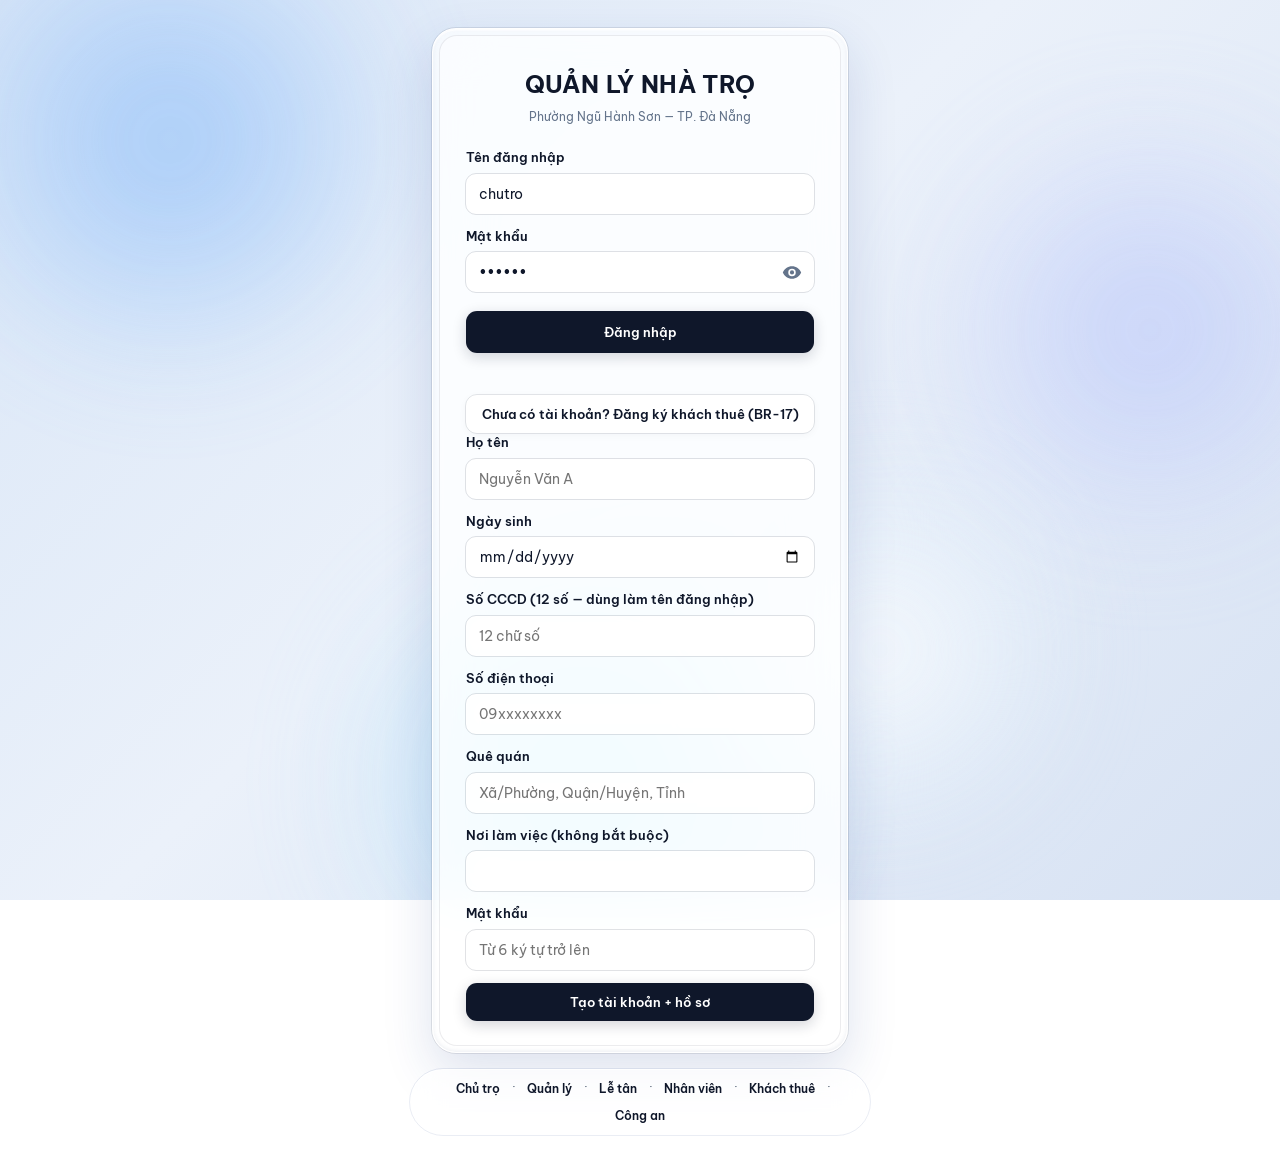
==== QuanLyTro/Assets/wwwroot/auth/index.html @ 322a931b "feat(ui): ap bo template glassmorphism vao wwwroot 6 shell + auth - auth/: login vien doi Navy/Gold " ====
<!DOCTYPE html>
<html lang="vi">
<head>
  <meta charset="UTF-8" />
  <meta name="viewport" content="width=device-width, initial-scale=1.0" />
  <title>Đăng nhập — Quản lý nhà trọ</title>
  <link rel="preconnect" href="https://fonts.googleapis.com" />
  <link rel="preconnect" href="https://fonts.gstatic.com" crossorigin />
  <link href="https://fonts.googleapis.com/css2?family=Be+Vietnam+Pro:wght@400;500;600;700&family=JetBrains+Mono:wght@500;600;700&display=swap" rel="stylesheet" />
  <link rel="stylesheet" href="../shared/css/tokens.css?v=2" />
  <link rel="stylesheet" href="../shared/css/base.css?v=2" />
  <link rel="stylesheet" href="auth.css?v=2" />
</head>
<body>
  <div class="glass-orbs" aria-hidden="true"><span class="orb orb-1"></span><span class="orb orb-2"></span><span class="orb orb-3"></span><span class="orb orb-4"></span></div>
  <div class="drawer-backdrop" id="drawerBackdrop"></div>
  <section id="s01" class="screen-view active">
<div class="login-page">
          <div class="login-card-outer">
            <div class="login-card-inner">
              <h1 class="login-title">QUẢN LÝ NHÀ TRỌ</h1>
              <p class="login-subtitle">Phường Ngũ Hành Sơn — TP. Đà Nẵng</p>

              <form id="loginForm" novalidate>
                <div class="field">
                  <label for="loginUsername">Tên đăng nhập</label>
                  <input id="loginUsername" class="input" type="text" autocomplete="username" placeholder="Nhập tên đăng nhập hoặc CCCD" value="chutro" required />
                </div>

                <div class="field">
                  <label for="loginPassword">Mật khẩu</label>
                  <div class="input-wrap">
                    <input id="loginPassword" class="input" type="password" autocomplete="current-password" placeholder="Nhập mật khẩu" value="chutro" required />
                    <button type="button" class="input-eye" id="togglePwdBtn" aria-label="Hiện hoặc ẩn mật khẩu">
                      <svg id="togglePwdIcon" class="ms-icon" viewBox="0 0 24 24" width="20" height="20" fill="currentColor" aria-hidden="true"><path d="M12 5C7 5 2.7 8.1 1 12.5 2.7 16.9 7 20 12 20s9.3-3.1 11-7.5C21.3 8.1 17 5 12 5zm0 12a4.5 4.5 0 1 1 0-9 4.5 4.5 0 0 1 0 9zm0-7a2.5 2.5 0 1 0 0 5 2.5 2.5 0 0 0 0-5z"/></svg>
                    </button>
                  </div>
                </div>

                <button type="submit" class="btn btn-primary" style="width:100%; height:42px; margin-top:6px;">
                  Đăng nhập
                </button>
                <div id="loginError" class="login-error" role="alert" aria-live="polite"></div>
              <button type="button" class="btn btn-secondary" id="btnSwitchRegister" style="width:100%; margin-top:10px;">Chưa có tài khoản? Đăng ký khách thuê (BR-17)</button>
              <form id="formRegister" style="display:none; margin-top:12px;" novalidate>
                <div class="field"><label for="regHoTen">Họ tên</label><input id="regHoTen" class="input" placeholder="Nguyễn Văn A" required /></div>
                <div class="field"><label for="regNgaySinh">Ngày sinh</label><input id="regNgaySinh" class="input" type="date" required /></div>
                <div class="field"><label for="regCccd">Số CCCD (12 số — dùng làm tên đăng nhập)</label><input id="regCccd" class="input mono" maxlength="12" placeholder="12 chữ số" required /></div>
                <div class="field"><label for="regSdt">Số điện thoại</label><input id="regSdt" class="input mono" placeholder="09xxxxxxxx" required /></div>
                <div class="field"><label for="regQueQuan">Quê quán</label><input id="regQueQuan" class="input" placeholder="Xã/Phường, Quận/Huyện, Tỉnh" required /></div>
                <div class="field"><label for="regNoiLamViec">Nơi làm việc (không bắt buộc)</label><input id="regNoiLamViec" class="input" /></div>
                <div class="field"><label for="regMatKhau">Mật khẩu</label><input id="regMatKhau" class="input" type="password" placeholder="Từ 6 ký tự trở lên" required /></div>
                <button type="submit" class="btn btn-primary" style="width:100%;">Tạo tài khoản + hồ sơ</button>
              </form>

              </form>
            </div>
          </div>

          <div class="login-roles-hint" aria-label="Các vai trò demo">
            <button type="button" class="demo-role-link" data-demo-user="chutro">Chủ trọ</button> ·
            <button type="button" class="demo-role-link" data-demo-user="quanly_a">Quản lý</button> ·
            <button type="button" class="demo-role-link" data-demo-user="letan">Lễ tân</button> ·
            <button type="button" class="demo-role-link" data-demo-user="nhanvien">Nhân viên</button> ·
            <button type="button" class="demo-role-link" data-demo-user="048203001122">Khách thuê</button> ·
            <button type="button" class="demo-role-link" data-demo-user="congan">Công an</button>
          </div>
        </div>
  </section>
  <div class="modal-backdrop" id="appModal" role="dialog" aria-modal="true" aria-labelledby="modalTitle">
    <div class="modal-box">
      <div class="card-header" style="margin-bottom:12px;"><h2 class="card-title" id="modalTitle">Thông báo</h2><button type="button" class="icon-btn" id="closeModalBtn" aria-label="Đóng">✕</button></div>
      <div id="modalBody"></div>
    </div>
  </div>
  <div class="toast-stack" id="toastStack" aria-live="polite"></div>
  <script src="../shared/js/bridge.js?v=2"></script>
  <script src="../shared/js/ui.js?v=2"></script>
  <script src="../shared/js/chrome.js?v=2"></script>
  <script src="auth.js?v=2"></script>
</body>
</html>
---- QuanLyTro/Assets/wwwroot/shared/css/tokens.css ----
:root {
      --ink: #0F172A;
      --ink-hover: #1E293B;
      --accent: #2563EB;
      --accent-soft: rgba(37, 99, 235, 0.10);
      --accent-border: rgba(37, 99, 235, 0.24);

      --navy: #0F172A;
      --navy-hover: #1E293B;
      --navy-soft: rgba(15, 23, 42, 0.06);
      --navy-border: rgba(15, 23, 42, 0.14);

      --gold: #2563EB;
      --gold-bg: rgba(37, 99, 235, 0.09);
      --gold-border: rgba(37, 99, 235, 0.22);
      --gold-text: #1D4ED8;

      --glass-bg: linear-gradient(135deg, rgba(255, 255, 255, 0.56) 0%, rgba(255, 255, 255, 0.28) 100%);
      --glass-bg-strong: linear-gradient(135deg, rgba(255, 255, 255, 0.68) 0%, rgba(255, 255, 255, 0.38) 100%);
      --glass-bg-pure: rgba(255, 255, 255, 0.78);
      --glass-border: rgba(255, 255, 255, 0.85);
      --glass-border-dim: rgba(255, 255, 255, 0.38);
      --glass-outline: rgba(30, 58, 138, 0.09);
      --glass-blur: blur(22px) saturate(190%);
      --glass-shadow: 0 10px 36px rgba(30, 58, 138, 0.10), 0 1px 2px rgba(15, 23, 42, 0.04), inset 0 1.5px 1px rgba(255, 255, 255, 0.95), inset 0 -1px 3px rgba(148, 163, 184, 0.16);
      --glass-shadow-lg: 0 20px 50px rgba(30, 58, 138, 0.15), inset 0 1.5px 1.5px rgba(255, 255, 255, 0.98), inset 0 -1px 4px rgba(148, 163, 184, 0.18);

      --text: #0F172A;
      --text-secondary: #475569;
      --text-muted: #64748B;
      --border: rgba(15, 23, 42, 0.08);
      --border-strong: rgba(15, 23, 42, 0.16);

      --green-bg: rgba(16, 185, 129, 0.11);
      --green-border: rgba(16, 185, 129, 0.26);
      --green-text: #047857;
      --green-dot: #10B981;

      --amber-bg: rgba(245, 158, 11, 0.11);
      --amber-border: rgba(245, 158, 11, 0.28);
      --amber-text: #B45309;
      --amber-dot: #F59E0B;

      --red-bg: rgba(239, 68, 68, 0.10);
      --red-border: rgba(239, 68, 68, 0.26);
      --red-text: #B91C1C;
      --red-dot: #EF4444;

      --row-hover: rgba(255, 255, 255, 0.78);

      --radius-sm: 10px;
      --radius-md: 18px;
      --radius-lg: 24px;

      --sidebar-w: 248px;
      --userbar-h: 60px;
      --switcher-h: 0px;
      --mobile-nav-h: 64px;
      --font-sans: "Be Vietnam Pro", -apple-system, BlinkMacSystemFont, "Segoe UI", sans-serif;
      --font-mono: "JetBrains Mono", ui-monospace, SFMono-Regular, monospace;
    }
---- QuanLyTro/Assets/wwwroot/shared/css/base.css ----
/* =========================================================================
       PURE WHITE GLASSMORPHISM ("TRẮNG KÍNH") — DESKTOP & MOBILE RESPONSIVE
       Apple-inspired Frosted White Glass · Airy Pearl Canvas · Minimalist Ink
       ========================================================================= */
    

    *, *::before, *::after { box-sizing: border-box; }

    html, body {
      margin: 0;
      padding: 0;
      font-family: var(--font-sans);
      font-size: 14px;
      line-height: 1.5;
      color: var(--text);
      /* Cool crystalline glass backdrop so frosted white glass refracts clearly */
      background: linear-gradient(135deg, #D9E6F7 0%, #EBF1FA 46%, #D7E2F3 100%);
      background-attachment: fixed;
      overflow-x: hidden;
      -webkit-font-smoothing: antialiased;
    }

    .tabular, .mono { font-variant-numeric: tabular-nums; }
    .mono { font-family: var(--font-mono); }
    .ms-icon { display: inline-block; vertical-align: middle; flex-shrink: 0; }

    button:focus-visible, input:focus-visible, select:focus-visible, textarea:focus-visible, a:focus-visible, [tabindex]:focus-visible {
      outline: 2px solid var(--accent);
      outline-offset: 2px;
    }

    /* TOP FROSTED WHITE PREVIEW SWITCHER */
    .preview-switcher {
      position: sticky;
      top: 0;
      z-index: 950;
      height: var(--switcher-h);
      background: rgba(255, 255, 255, 0.48);
      backdrop-filter: var(--glass-blur);
      -webkit-backdrop-filter: var(--glass-blur);
      color: var(--text);
      display: flex;
      align-items: center;
      justify-content: space-between;
      padding: 0 14px;
      gap: 10px;
      border-bottom: 1px solid var(--glass-border);
      box-shadow: 0 2px 16px rgba(15, 23, 42, 0.05);
      font-size: 12px;
    }

    .preview-switcher-left {
      display: flex;
      align-items: center;
      gap: 5px;
      overflow-x: auto;
      scrollbar-width: none;
      flex: 1;
      padding: 4px 0;
    }
    .preview-switcher-left::-webkit-scrollbar { display: none; }

    .screen-pill {
      background: rgba(255, 255, 255, 0.65);
      color: var(--text-secondary);
      border: 1px solid rgba(15, 23, 42, 0.09);
      border-radius: 999px;
      padding: 5px 11px;
      font-family: inherit;
      font-size: 12px;
      font-weight: 600;
      cursor: pointer;
      white-space: nowrap;
      transition: all 0.16s ease;
    }
    .screen-pill:hover { background: #FFFFFF; color: var(--ink); border-color: rgba(15, 23, 42, 0.18); }
    .screen-pill.active {
      background: var(--ink);
      color: #FFFFFF;
      border-color: var(--ink);
      box-shadow: 0 4px 12px rgba(15, 23, 42, 0.18);
    }

    .viewport-toggle {
      display: inline-flex;
      background: rgba(15, 23, 42, 0.06);
      border: 1px solid rgba(255, 255, 255, 0.9);
      border-radius: 999px;
      padding: 2px;
      gap: 2px;
      flex-shrink: 0;
    }
    .vp-btn {
      background: transparent;
      border: none;
      color: var(--text-secondary);
      padding: 4px 10px;
      border-radius: 999px;
      font-family: inherit;
      font-size: 11px;
      font-weight: 600;
      cursor: pointer;
      display: inline-flex;
      align-items: center;
      gap: 4px;
      white-space: nowrap;
    }
    .vp-btn.active { background: #FFFFFF; color: var(--ink); box-shadow: 0 2px 6px rgba(15, 23, 42, 0.08); }

    /* STAGE WRAPPER */
    /* Floating ambient frosted light orbs behind all glass cards */
    .glass-orbs {
      position: fixed;
      inset: 0;
      z-index: 0;
      pointer-events: none;
      overflow: hidden;
    }
    .glass-orbs .orb {
      position: absolute;
      border-radius: 50%;
      filter: blur(55px);
      opacity: 0.85;
    }
    .glass-orbs .orb-1 {
      width: 460px; height: 460px;
      top: -90px; left: -60px;
      background: radial-gradient(circle, rgba(96, 165, 250, 0.55) 0%, rgba(147, 197, 253, 0.18) 65%, transparent 100%);
    }
    .glass-orbs .orb-2 {
      width: 420px; height: 420px;
      top: 120px; right: -80px;
      background: radial-gradient(circle, rgba(165, 180, 252, 0.55) 0%, rgba(199, 210, 254, 0.20) 65%, transparent 100%);
    }
    .glass-orbs .orb-3 {
      width: 480px; height: 480px;
      bottom: -120px; left: 26%;
      background: radial-gradient(circle, rgba(125, 211, 252, 0.50) 0%, rgba(186, 230, 253, 0.15) 65%, transparent 100%);
    }
    .glass-orbs .orb-4 {
      width: 340px; height: 340px;
      bottom: 80px; right: 18%;
      background: radial-gradient(circle, rgba(255, 255, 255, 0.92) 0%, rgba(224, 242, 254, 0.35) 65%, transparent 100%);
    }
    .stage-wrapper { position: relative; z-index: 1; min-height: calc(100vh - var(--switcher-h)); transition: padding 0.2s; }
    body.sim-mobile .stage-wrapper {
      padding: 18px 12px 28px;
      display: flex;
      justify-content: center;
      align-items: flex-start;
    }
    .stage-frame { width: 100%; min-height: calc(100vh - var(--switcher-h)); position: relative; }
    body.sim-mobile .stage-frame {
      width: 390px;
      max-width: 100%;
      min-height: 780px;
      max-height: 820px;
      overflow-y: auto;
      overflow-x: hidden;
      border-radius: 32px;
      border: 6px solid rgba(255, 255, 255, 0.92);
      outline: 1px solid rgba(15, 23, 42, 0.14);
      box-shadow: 0 24px 60px rgba(15, 23, 42, 0.16);
      background-color: #EFF3F9;
      background-image:
        radial-gradient(at 15% 10%, rgba(255, 255, 255, 0.95) 0px, transparent 55%),
        radial-gradient(at 88% 18%, rgba(212, 227, 252, 0.75) 0px, transparent 50%),
        radial-gradient(at 50% 90%, rgba(219, 234, 254, 0.65) 0px, transparent 55%);
    }

    .screen-view { display: none; min-height: calc(100vh - var(--switcher-h)); }
    .screen-view.active { display: block; }
    body.sim-mobile .screen-view { min-height: 100%; }

    /* FROSTED WHITE GLASS SIDEBAR & SHELL */
    .app-shell { display: flex; min-height: calc(100vh - var(--switcher-h)); position: relative; }
    body.sim-mobile .app-shell { min-height: 768px; }

    .sidebar {
      width: var(--sidebar-w);
      min-width: var(--sidebar-w);
      background: linear-gradient(160deg, rgba(255, 255, 255, 0.56) 0%, rgba(255, 255, 255, 0.28) 100%);
      backdrop-filter: var(--glass-blur);
      -webkit-backdrop-filter: var(--glass-blur);
      color: var(--text);
      display: flex;
      flex-direction: column;
      border-right: 1px solid var(--glass-border);
      box-shadow: 4px 0 24px rgba(15, 23, 42, 0.04);
      z-index: 40;
      transition: transform 0.22s ease;
    }

    .sidebar-brand {
      height: var(--userbar-h);
      padding: 0 18px;
      display: flex;
      align-items: center;
      justify-content: space-between;
      gap: 10px;
      border-bottom: 1px solid var(--border);
    }
    .brand-left { display: flex; align-items: center; gap: 10px; min-width: 0; }
    .brand-mark {
      width: 36px;
      height: 36px;
      border-radius: 11px;
      background: rgba(255, 255, 255, 0.9);
      border: 1px solid rgba(15, 23, 42, 0.10);
      box-shadow: 0 3px 10px rgba(15, 23, 42, 0.06);
      display: flex;
      align-items: center;
      justify-content: center;
      color: var(--ink);
      font-weight: 700;
      flex-shrink: 0;
    }
    .brand-text-title { font-size: 13px; font-weight: 700; letter-spacing: 0.3px; color: var(--ink); line-height: 1.2; }
    .brand-text-sub { font-size: 11px; color: var(--text-muted); line-height: 1.2; }

    .sidebar-close-btn {
      display: none;
      background: rgba(255, 255, 255, 0.85);
      border: 1px solid var(--border);
      color: var(--ink);
      width: 32px;
      height: 32px;
      border-radius: 9px;
      align-items: center;
      justify-content: center;
      cursor: pointer;
    }

    .sidebar-nav { list-style: none; margin: 0; padding: 12px 10px; flex: 1; overflow-y: auto; }
    .sidebar-nav li { margin-bottom: 4px; }

    .nav-btn {
      width: 100%;
      display: flex;
      align-items: center;
      gap: 11px;
      padding: 10px 13px;
      background: transparent;
      border: 1px solid transparent;
      border-radius: 12px;
      color: var(--text-secondary);
      font-family: inherit;
      font-size: 13px;
      font-weight: 600;
      text-align: left;
      cursor: pointer;
      transition: all 0.16s ease;
    }
    .nav-btn:hover { background: rgba(255, 255, 255, 0.72); color: var(--ink); }
    .nav-btn.active {
      background: rgba(255, 255, 255, 0.94);
      border-color: rgba(255, 255, 255, 1);
      color: var(--ink);
      box-shadow: 0 4px 14px rgba(15, 23, 42, 0.07), inset 0 1px 0 #FFFFFF;
    }

    .sidebar-footer {
      padding: 12px 16px;
      border-top: 1px solid var(--border);
      font-size: 11px;
      color: var(--text-muted);
      display: flex;
      align-items: center;
      justify-content: space-between;
    }

    .drawer-backdrop { display: none; position: fixed; inset: 0; background: rgba(15, 23, 42, 0.22); backdrop-filter: blur(6px); z-index: 35; }
    .drawer-backdrop.open { display: block; }
    body.sim-mobile .drawer-backdrop { position: absolute; }

    .shell-main { flex: 1; min-width: 0; display: flex; flex-direction: column; }

    /* FROSTED WHITE USERBAR */
    .userbar {
      height: var(--userbar-h);
      background: linear-gradient(135deg, rgba(255, 255, 255, 0.56) 0%, rgba(255, 255, 255, 0.30) 100%);
      backdrop-filter: var(--glass-blur);
      -webkit-backdrop-filter: var(--glass-blur);
      border-bottom: 1px solid var(--glass-border);
      box-shadow: 0 2px 16px rgba(15, 23, 42, 0.03);
      padding: 0 22px;
      display: flex;
      align-items: center;
      justify-content: space-between;
      gap: 12px;
      flex-shrink: 0;
    }
    .userbar-left { display: flex; align-items: center; gap: 10px; min-width: 0; }
    .menu-toggle-btn {
      display: none;
      width: 36px;
      height: 36px;
      border-radius: 10px;
      border: 1px solid var(--glass-border);
      background: var(--glass-bg-strong);
      color: var(--ink);
      align-items: center;
      justify-content: center;
      cursor: pointer;
      flex-shrink: 0;
    }
    .userbar-context { font-size: 14px; font-weight: 700; color: var(--ink); white-space: nowrap; overflow: hidden; text-overflow: ellipsis; }
    .userbar-right { display: flex; align-items: center; gap: 10px; flex-shrink: 0; }

    .conn-status {
      display: inline-flex;
      align-items: center;
      gap: 6px;
      font-size: 12px;
      font-weight: 600;
      color: var(--text-secondary);
      padding: 4px 11px;
      border: 1px solid var(--glass-border);
      outline: 1px solid var(--glass-outline);
      border-radius: 999px;
      background: var(--glass-bg-strong);
      cursor: pointer;
    }
    .conn-dot { width: 8px; height: 8px; border-radius: 50%; background: var(--green-dot); box-shadow: 0 0 8px rgba(16, 185, 129, 0.5); }
    .conn-dot.offline { background: var(--red-dot); }

    .role-pill {
      display: inline-flex;
      align-items: center;
      padding: 4px 11px;
      border-radius: 999px;
      background: rgba(255, 255, 255, 0.85);
      color: var(--ink);
      border: 1px solid rgba(15, 23, 42, 0.12);
      font-size: 12px;
      font-weight: 700;
      white-space: nowrap;
    }
    .area-chip {
      display: inline-flex;
      align-items: center;
      gap: 4px;
      padding: 4px 11px;
      border-radius: 999px;
      background: var(--accent-soft);
      color: var(--accent);
      border: 1px solid var(--accent-border);
      font-size: 12px;
      font-weight: 600;
      white-space: nowrap;
    }
    .readonly-chip {
      display: inline-flex;
      align-items: center;
      gap: 4px;
      padding: 4px 11px;
      border-radius: 999px;
      background: rgba(255, 255, 255, 0.75);
      color: var(--text-secondary);
      border: 1px solid var(--border);
      font-size: 12px;
      font-weight: 600;
    }
    .user-name { font-size: 13px; font-weight: 600; color: var(--text); white-space: nowrap; }

    .icon-btn {
      width: 36px;
      height: 36px;
      border-radius: 10px;
      border: 1px solid var(--glass-border);
      outline: 1px solid var(--glass-outline);
      background: var(--glass-bg-strong);
      color: var(--text-secondary);
      display: inline-flex;
      align-items: center;
      justify-content: center;
      cursor: pointer;
      position: relative;
      transition: all 0.15s ease;
    }
    .icon-btn:hover { background: #FFFFFF; color: var(--ink); }
    .icon-btn.danger:hover { background: var(--red-bg); color: var(--red-text); border-color: var(--red-border); }

    /* MAIN CONTENT */
    .content { padding: 22px 24px 32px; flex: 1; max-width: 1440px; width: 100%; margin: 0 auto; }
    .page-header { display: flex; align-items: center; justify-content: space-between; gap: 14px; margin-bottom: 18px; flex-wrap: wrap; }
    .page-title { margin: 0; font-size: 22px; font-weight: 700; color: var(--ink); letter-spacing: -0.3px; line-height: 1.25; }
    .page-subtitle { margin: 4px 0 0; font-size: 13px; color: var(--text-muted); }

    /* PURE WHITE FROSTED GLASS CARDS */
    .card {
      background: var(--glass-bg);
      backdrop-filter: var(--glass-blur);
      -webkit-backdrop-filter: var(--glass-blur);
      border-top: 1.5px solid var(--glass-border);
      border-left: 1.5px solid var(--glass-border);
      border-right: 1px solid var(--glass-border-dim);
      border-bottom: 1px solid var(--glass-border-dim);
      outline: 1px solid var(--glass-outline);
      border-radius: var(--radius-md);
      box-shadow: var(--glass-shadow);
      padding: 18px 20px;
    }
    .card-header { display: flex; align-items: center; justify-content: space-between; gap: 12px; margin-bottom: 14px; flex-wrap: wrap; }
    .card-title { margin: 0; font-size: 15px; font-weight: 700; color: var(--ink); }

    /* BUTTONS */
    .btn {
      display: inline-flex;
      align-items: center;
      justify-content: center;
      gap: 7px;
      min-height: 38px;
      padding: 8px 16px;
      border-radius: 11px;
      font-family: inherit;
      font-size: 13px;
      font-weight: 600;
      cursor: pointer;
      border: 1px solid transparent;
      transition: all 0.16s ease;
      white-space: nowrap;
    }
    .btn:active:not(:disabled) { transform: translateY(1px); }
    .btn-primary {
      background: var(--ink);
      color: #FFFFFF;
      box-shadow: 0 4px 14px rgba(15, 23, 42, 0.18);
    }
    .btn-primary:hover { background: var(--ink-hover); }
    .btn-gold {
      background: var(--accent);
      color: #FFFFFF;
      box-shadow: 0 4px 14px rgba(37, 99, 235, 0.22);
    }
    .btn-gold:hover { background: #1D4ED8; }
    .btn-secondary {
      background: rgba(255, 255, 255, 0.82);
      color: var(--ink);
      border-color: rgba(255, 255, 255, 0.95);
      outline: 1px solid rgba(15, 23, 42, 0.10);
      box-shadow: 0 2px 8px rgba(15, 23, 42, 0.04);
    }
    .btn-secondary:hover { background: #FFFFFF; outline-color: rgba(15, 23, 42, 0.22); }
    .btn-sm { min-height: 32px; padding: 5px 12px; font-size: 12px; }
    .btn-approve { background: var(--green-bg); color: var(--green-text); border-color: var(--green-border); }
    .btn-approve:hover { background: rgba(16, 185, 129, 0.20); }
    .btn-reject { background: var(--red-bg); color: var(--red-text); border-color: var(--red-border); }
    .btn-reject:hover { background: rgba(239, 68, 68, 0.18); }
    .btn:disabled { opacity: 0.45; cursor: not-allowed; background: rgba(226, 232, 240, 0.7); color: #64748B; box-shadow: none; }

    /* FROSTED STATUS PILLS */
    .pill {
      display: inline-flex;
      align-items: center;
      gap: 5px;
      padding: 3px 10px;
      border-radius: 999px;
      font-size: 12px;
      font-weight: 600;
      white-space: nowrap;
      backdrop-filter: blur(10px);
    }
    .pill::before { content: ""; width: 6px; height: 6px; border-radius: 50%; background: currentColor; flex-shrink: 0; }
    .pill-nodot::before { display: none; }
    .pill-green { background: var(--green-bg); color: var(--green-text); border: 1px solid var(--green-border); }
    .pill-amber { background: var(--amber-bg); color: var(--amber-text); border: 1px solid var(--amber-border); }
    .pill-red { background: var(--red-bg); color: var(--red-text); border: 1px solid var(--red-border); }
    .pill-gray { background: rgba(15, 23, 42, 0.06); color: #334155; border: 1px solid rgba(15, 23, 42, 0.12); }
    .pill-gold { background: var(--gold-bg); color: var(--gold-text); border: 1px solid var(--gold-border); }

    /* FROSTED FORM CONTROLS */
    .field { display: flex; flex-direction: column; gap: 6px; margin-bottom: 13px; }
    .field label { font-size: 13px; font-weight: 600; color: var(--text); }
    .input, .select, .textarea {
      width: 100%;
      min-height: 40px;
      padding: 8px 12px;
      border: 1px solid rgba(255, 255, 255, 0.95);
      outline: 1px solid rgba(15, 23, 42, 0.12);
      border-radius: var(--radius-sm);
      font-family: inherit;
      font-size: 14px;
      color: var(--text);
      background: rgba(255, 255, 255, 0.78);
      backdrop-filter: blur(12px);
      transition: all 0.15s ease;
    }
    .textarea { min-height: 82px; resize: vertical; }
    .input:focus, .select:focus, .textarea:focus {
      background: #FFFFFF;
      outline: 2px solid var(--accent);
      box-shadow: 0 4px 14px rgba(37, 99, 235, 0.10);
    }
    .input-wrap { position: relative; display: flex; align-items: center; }
    .input-wrap .input { padding-right: 40px; }
    .input-eye {
      position: absolute;
      right: 6px;
      background: transparent;
      border: none;
      color: var(--text-muted);
      cursor: pointer;
      width: 32px;
      height: 32px;
      display: inline-flex;
      align-items: center;
      justify-content: center;
      border-radius: 8px;
    }
    .input-eye:hover { color: var(--ink); background: var(--navy-soft); }
    .helper-text { font-size: 12px; color: var(--text-muted); margin: 4px 0 0; }

    /* TABLES */
    .table-wrap { width: 100%; overflow-x: auto; -webkit-overflow-scrolling: touch; }
    table.data-table { width: 100%; border-collapse: collapse; font-size: 13px; }
    table.data-table th {
      text-align: left;
      padding: 11px 12px;
      background: rgba(255, 255, 255, 0.55);
      color: var(--text-secondary);
      font-weight: 700;
      font-size: 11.5px;
      text-transform: uppercase;
      letter-spacing: 0.35px;
      border-bottom: 1px solid var(--border);
      white-space: nowrap;
    }
    table.data-table td { padding: 11px 12px; border-bottom: 1px solid rgba(15, 23, 42, 0.06); color: var(--text); vertical-align: middle; }
    table.data-table tbody tr { transition: background 0.14s; }
    table.data-table tbody tr:hover { background: var(--row-hover); }
    table.data-table tbody tr.selected-row { background: rgba(37, 99, 235, 0.08); }
    .text-right { text-align: right !important; }
    .font-bold { font-weight: 700; }
    .text-navy { color: var(--ink); }

    /* KPI CARDS */
    .kpi-grid { display: grid; grid-template-columns: repeat(4, minmax(0, 1fr)); gap: 16px; margin-bottom: 18px; }
    .kpi-grid-3 { grid-template-columns: repeat(3, minmax(0, 1fr)); }

    .kpi-card {
      background: var(--glass-bg);
      backdrop-filter: var(--glass-blur);
      -webkit-backdrop-filter: var(--glass-blur);
      border: 1px solid var(--glass-border);
      outline: 1px solid var(--glass-outline);
      border-radius: var(--radius-md);
      box-shadow: var(--glass-shadow);
      padding: 16px 18px;
      display: flex;
      flex-direction: column;
      gap: 10px;
      transition: transform 0.16s ease, box-shadow 0.16s ease;
    }
    .kpi-card:hover { transform: translateY(-2px); box-shadow: var(--glass-shadow-lg); background: var(--glass-bg-strong); }
    .kpi-top { display: flex; align-items: center; justify-content: space-between; gap: 8px; }
    .kpi-label { font-size: 13px; font-weight: 600; color: var(--text-secondary); }
    .kpi-icon-badge {
      width: 38px;
      height: 38px;
      border-radius: 12px;
      background: rgba(255, 255, 255, 0.90);
      border: 1px solid rgba(15, 23, 42, 0.08);
      box-shadow: 0 2px 8px rgba(15, 23, 42, 0.05);
      color: var(--ink);
      font-weight: 700;
      display: flex;
      align-items: center;
      justify-content: center;
      flex-shrink: 0;
    }
    .kpi-icon-badge.gold { background: var(--accent-soft); color: var(--accent); border-color: var(--accent-border); }
    .kpi-icon-badge.green { background: var(--green-bg); color: var(--green-text); border-color: var(--green-border); }
    .kpi-icon-badge.amber { background: var(--amber-bg); color: var(--amber-text); border-color: var(--amber-border); }
    .kpi-value { font-size: 24px; font-weight: 700; color: var(--ink); line-height: 1.15; }
    .kpi-sub { font-size: 12px; color: var(--text-muted); }

    /* =========================================================================
       09 — SHELL KHÁCH THUÊ TRẮNG KÍNH (khachthue/index.html)
       ========================================================================= */
    .tenant-shell { min-height: calc(100vh - var(--switcher-h)); display: flex; flex-direction: column; }

    .tenant-topbar {
      background: linear-gradient(135deg, rgba(255, 255, 255, 0.58) 0%, rgba(255, 255, 255, 0.34) 100%);
      backdrop-filter: var(--glass-blur);
      -webkit-backdrop-filter: var(--glass-blur);
      color: var(--ink);
      padding: 0 24px;
      min-height: 62px;
      display: flex;
      align-items: center;
      justify-content: space-between;
      gap: 12px;
      border-bottom: 1px solid var(--glass-border);
      box-shadow: 0 4px 20px rgba(15, 23, 42, 0.04);
    }
    .tenant-topbar-user { display: flex; align-items: center; gap: 10px; }
    .tenant-avatar-sm {
      width: 38px;
      height: 38px;
      border-radius: 12px;
      background: rgba(255, 255, 255, 0.95);
      border: 1px solid rgba(15, 23, 42, 0.12);
      box-shadow: 0 3px 10px rgba(15, 23, 42, 0.06);
      color: var(--ink);
      font-weight: 700;
      font-size: 14px;
      display: flex;
      align-items: center;
      justify-content: center;
      flex-shrink: 0;
    }
    .tenant-room-pill {
      display: inline-flex;
      align-items: center;
      gap: 5px;
      padding: 5px 12px;
      border-radius: 999px;
      background: rgba(255, 255, 255, 0.88);
      border: 1px solid rgba(15, 23, 42, 0.10);
      color: var(--ink);
      font-size: 12px;
      font-weight: 600;
      white-space: nowrap;
      box-shadow: 0 2px 8px rgba(15, 23, 42, 0.04);
    }

    .tenant-subbar {
      background: rgba(255, 255, 255, 0.24);
      backdrop-filter: blur(16px);
      -webkit-backdrop-filter: blur(16px);
      border-bottom: 1px solid var(--glass-border);
      padding: 16px 24px 0;
    }
    .tenant-subbar-inner { max-width: 1120px; margin: 0 auto; }
    .tenant-headline-row { display: flex; align-items: center; justify-content: space-between; gap: 12px; flex-wrap: wrap; margin-bottom: 12px; }

    .tenant-tabs { display: flex; gap: 6px; overflow-x: auto; scrollbar-width: none; padding-bottom: 12px; }
    .tenant-tabs::-webkit-scrollbar { display: none; }
    .tenant-tab-btn {
      background: rgba(255, 255, 255, 0.56);
      border: 1px solid rgba(255, 255, 255, 0.9);
      outline: 1px solid rgba(15, 23, 42, 0.06);
      border-radius: 999px;
      padding: 8px 16px;
      font-family: inherit;
      font-size: 13px;
      font-weight: 600;
      color: var(--text-secondary);
      cursor: pointer;
      display: inline-flex;
      align-items: center;
      gap: 7px;
      white-space: nowrap;
      transition: all 0.16s ease;
    }
    .tenant-tab-btn:hover { background: rgba(255, 255, 255, 0.92); color: var(--ink); }
    .tenant-tab-btn.on {
      background: var(--ink);
      color: #FFFFFF;
      border-color: var(--ink);
      outline-color: transparent;
      box-shadow: 0 4px 14px rgba(15, 23, 42, 0.18);
    }

    .tenant-content { max-width: 1120px; width: 100%; margin: 0 auto; padding: 20px 24px 36px; flex: 1; }
    .tab-pane { display: none; }
    .tab-pane.active { display: block; }

    .tenant-profile-card {
      background: var(--glass-bg-strong);
      backdrop-filter: var(--glass-blur);
      -webkit-backdrop-filter: var(--glass-blur);
      border: 1px solid var(--glass-border);
      outline: 1px solid var(--glass-outline);
      border-radius: var(--radius-md);
      box-shadow: var(--glass-shadow);
      padding: 18px 20px;
      display: flex;
      align-items: center;
      justify-content: space-between;
      gap: 16px;
      flex-wrap: wrap;
      margin-bottom: 16px;
    }
    .tenant-profile-left { display: flex; align-items: center; gap: 14px; min-width: 0; }
    .pavatar {
      width: 54px;
      height: 54px;
      border-radius: 16px;
      background: rgba(255, 255, 255, 0.96);
      color: var(--ink);
      border: 1px solid rgba(15, 23, 42, 0.10);
      font-size: 18px;
      font-weight: 700;
      display: flex;
      align-items: center;
      justify-content: center;
      box-shadow: 0 6px 18px rgba(15, 23, 42, 0.08);
      flex-shrink: 0;
    }

    .alert-due {
      background: linear-gradient(135deg, rgba(255, 255, 255, 0.60) 0%, rgba(254, 243, 199, 0.32) 100%);
      backdrop-filter: var(--glass-blur);
      -webkit-backdrop-filter: var(--glass-blur);
      border: 1px solid var(--glass-border);
      outline: 1px solid rgba(245, 158, 11, 0.28);
      border-left: 4px solid #F59E0B;
      border-radius: var(--radius-md);
      box-shadow: var(--glass-shadow);
      padding: 13px 16px;
      display: flex;
      align-items: center;
      justify-content: space-between;
      gap: 12px;
      flex-wrap: wrap;
      margin-bottom: 16px;
    }

    .duo-grid { display: grid; grid-template-columns: 1fr 1.15fr; gap: 16px; margin-top: 16px; }
    .receipt-box { border-top: 2px solid var(--ink); }
    .rrow { display: flex; align-items: center; justify-content: space-between; padding: 11px 0; border-bottom: 1px dashed var(--border); gap: 12px; }
    .rrow:last-child { border-bottom: none; }
    .rfoot { margin-top: 8px; padding-top: 12px; border-top: 1.5px solid var(--ink); display: flex; align-items: center; justify-content: space-between; gap: 12px; flex-wrap: wrap; }

    .tenant-statusstrip {
      background: rgba(255, 255, 255, 0.62);
      backdrop-filter: blur(16px);
      border-top: 1px solid var(--glass-border);
      padding: 8px 24px;
      font-size: 12px;
      color: var(--text-muted);
      display: flex;
      align-items: center;
      justify-content: space-between;
      gap: 10px;
    }

    /* FROSTED WHITE MOBILE BOTTOM NAVIGATION BAR */
    .mobile-bottom-nav {
      display: none;
      position: sticky;
      bottom: 0;
      left: 0;
      right: 0;
      height: var(--mobile-nav-h);
      background: rgba(255, 255, 255, 0.84);
      backdrop-filter: blur(26px) saturate(190%);
      -webkit-backdrop-filter: blur(26px) saturate(190%);
      border-top: 1px solid rgba(255, 255, 255, 0.95);
      box-shadow: 0 -6px 24px rgba(15, 23, 42, 0.06);
      z-index: 30;
      grid-template-columns: repeat(4, 1fr);
      padding: 6px 8px;
      gap: 4px;
    }
    .mb-nav-btn {
      background: transparent;
      border: 1px solid transparent;
      display: flex;
      flex-direction: column;
      align-items: center;
      justify-content: center;
      gap: 3px;
      font-family: inherit;
      font-size: 11px;
      font-weight: 600;
      color: var(--text-muted);
      cursor: pointer;
      border-radius: 12px;
      transition: all 0.15s ease;
    }
    .mb-nav-btn.on {
      color: var(--ink);
      background: rgba(255, 255, 255, 0.96);
      border-color: rgba(15, 23, 42, 0.08);
      box-shadow: 0 2px 8px rgba(15, 23, 42, 0.06);
    }

    /* 01 — FROSTED WHITE LOGIN CARD */
    .login-page { min-height: calc(100vh - var(--switcher-h)); display: flex; flex-direction: column; align-items: center; justify-content: center; padding: 28px 16px; }
    .login-card-outer {
      width: 100%;
      max-width: 416px;
      background: rgba(255, 255, 255, 0.72);
      backdrop-filter: blur(28px) saturate(185%);
      -webkit-backdrop-filter: blur(28px) saturate(185%);
      border: 1.5px solid rgba(255, 255, 255, 0.95);
      outline: 1px solid rgba(15, 23, 42, 0.10);
      border-radius: var(--radius-lg);
      box-shadow: var(--glass-shadow-lg);
      padding: 6px;
    }
    .login-card-inner {
      border: 1px solid rgba(15, 23, 42, 0.08);
      border-radius: 18px;
      padding: 30px 26px 24px;
      background: rgba(255, 255, 255, 0.45);
    }
    .login-title { margin: 0; text-align: center; font-size: 24px; font-weight: 700; color: var(--ink); letter-spacing: 0.4px; text-transform: uppercase; }
    .login-subtitle { margin: 6px 0 22px; text-align: center; font-size: 12px; color: var(--text-muted); }
    .login-error { min-height: 20px; margin-top: 12px; font-size: 13px; font-weight: 600; color: var(--red-text); text-align: center; }
    .login-roles-hint {
      margin-top: 16px;
      max-width: 460px;
      text-align: center;
      font-size: 12px;
      color: var(--text-secondary);
      display: flex;
      flex-wrap: wrap;
      justify-content: center;
      align-items: center;
      gap: 6px;
      padding: 8px 16px;
      background: rgba(255, 255, 255, 0.68);
      backdrop-filter: blur(16px);
      border: 1px solid var(--glass-border);
      outline: 1px solid var(--glass-outline);
      border-radius: 999px;
    }
    .demo-role-link { background: transparent; border: none; padding: 3px 6px; font-family: inherit; font-size: 12px; font-weight: 600; color: var(--ink); cursor: pointer; border-radius: 6px; }
    .demo-role-link:hover { background: rgba(15, 23, 42, 0.07); }

    /* OTHER GRIDS (02–08B) */
    .charts-row { display: grid; grid-template-columns: 350px 1fr; gap: 16px; margin-bottom: 18px; }
    .chart-box { position: relative; height: 220px; width: 100%; }
    .donut-legend { display: flex; justify-content: center; gap: 14px; margin-top: 10px; font-size: 12px; font-weight: 600; color: var(--text-secondary); flex-wrap: wrap; }
    .legend-dot { width: 10px; height: 10px; border-radius: 3px; display: inline-block; margin-right: 5px; }

    .manager-split { display: grid; grid-template-columns: 1.05fr 1fr; gap: 16px; align-items: start; }
    .room-tile-grid { display: grid; grid-template-columns: repeat(auto-fill, minmax(96px, 1fr)); gap: 10px; }
    .room-tile {
      height: 96px;
      background: rgba(255, 255, 255, 0.72);
      backdrop-filter: blur(14px);
      border: 1px solid var(--glass-border);
      outline: 1px solid var(--glass-outline);
      border-radius: 14px;
      padding: 8px 6px;
      display: flex;
      flex-direction: column;
      align-items: center;
      justify-content: space-between;
      text-align: center;
      cursor: pointer;
      transition: all 0.15s ease;
    }
    .room-tile:hover { background: #FFFFFF; outline-color: rgba(15, 23, 42, 0.25); transform: translateY(-2px); box-shadow: var(--glass-shadow); }
    .room-tile-num { font-size: 18px; font-weight: 700; color: var(--ink); line-height: 1.1; }
    .room-tile-tenant { font-size: 11px; color: var(--text-muted); width: 100%; overflow: hidden; text-overflow: ellipsis; white-space: nowrap; }
    .incident-item { display: flex; align-items: center; justify-content: space-between; gap: 10px; padding: 11px 0; border-bottom: 1px solid var(--border); }
    .incident-item:last-child { border-bottom: none; padding-bottom: 0; }

    .toolbar { display: flex; align-items: center; gap: 10px; flex-wrap: wrap; margin-bottom: 14px; }
    .rooms-layout { display: grid; grid-template-columns: 1fr 330px; gap: 16px; align-items: start; }
    .detail-panel {
      background: var(--glass-bg);
      backdrop-filter: var(--glass-blur);
      -webkit-backdrop-filter: var(--glass-blur);
      border: 1px solid var(--glass-border);
      outline: 1px solid var(--glass-outline);
      border-radius: var(--radius-md);
      box-shadow: var(--glass-shadow);
      padding: 20px;
      min-height: 400px;
      display: flex;
      flex-direction: column;
    }
    .empty-state { flex: 1; display: flex; flex-direction: column; align-items: center; justify-content: center; text-align: center; color: var(--text-muted); gap: 10px; padding: 24px 12px; }
    .empty-icon-circle { width: 56px; height: 56px; border-radius: 16px; background: rgba(255, 255, 255, 0.9); border: 1px solid var(--glass-border); display: flex; align-items: center; justify-content: center; color: var(--ink); box-shadow: var(--glass-shadow); }

    .tenant-layout { display: grid; grid-template-columns: 3fr 2fr; gap: 16px; align-items: start; }
    .form-grid-2 { display: grid; grid-template-columns: 1fr 1fr; gap: 10px; }

    .tabs-bar { display: flex; gap: 6px; margin-bottom: 18px; }
    .tab-btn { background: rgba(255, 255, 255, 0.65); border: 1px solid var(--glass-border); outline: 1px solid var(--glass-outline); border-radius: 999px; padding: 8px 18px; font-family: inherit; font-size: 13px; font-weight: 600; color: var(--text-secondary); cursor: pointer; }
    .tab-btn.active { background: var(--ink); color: #FFFFFF; border-color: var(--ink); outline-color: transparent; }

    .checkin-card { max-width: 520px; margin: 0 auto 18px; text-align: center; }
    .method-tabs { display: flex; justify-content: center; gap: 8px; margin-bottom: 18px; flex-wrap: wrap; }
    .method-btn { background: rgba(255, 255, 255, 0.72); border: 1px solid var(--glass-border); outline: 1px solid var(--glass-outline); border-radius: 999px; padding: 7px 14px; display: inline-flex; align-items: center; gap: 6px; font-family: inherit; font-size: 13px; font-weight: 600; color: var(--text-secondary); cursor: pointer; }
    .method-btn.active { background: var(--ink); color: #FFFFFF; border-color: var(--ink); outline-color: transparent; }
    .qr-box { width: 196px; height: 196px; margin: 0 auto 16px; border: 1px solid var(--glass-border); border-radius: 16px; padding: 10px; background: rgba(255, 255, 255, 0.96); box-shadow: var(--glass-shadow); display: flex; align-items: center; justify-content: center; }
    .pin-boxes { display: flex; justify-content: center; gap: 6px; margin: 10px 0 14px; flex-wrap: wrap; }
    .pin-digit { width: 38px; height: 44px; border: 1px solid var(--glass-border); outline: 1px solid var(--border-strong); border-radius: 10px; text-align: center; font-family: var(--font-mono); font-size: 18px; font-weight: 700; color: var(--ink); background: rgba(255, 255, 255, 0.92); }
    .pin-digit:focus { outline: 2px solid var(--accent); }
    .flow-strip { display: flex; align-items: center; justify-content: center; gap: 8px; padding: 12px 14px; background: var(--glass-bg); backdrop-filter: var(--glass-blur); border: 1px solid var(--glass-border); outline: 1px solid var(--glass-outline); border-radius: var(--radius-md); flex-wrap: wrap; font-size: 12px; font-weight: 600; }
    .flow-step { padding: 5px 12px; border-radius: 999px; background: rgba(255, 255, 255, 0.78); color: var(--text-secondary); }
    .flow-step.current { background: var(--ink); color: #FFFFFF; }

    .invoice-layout { display: grid; grid-template-columns: 1fr 370px; gap: 16px; align-items: start; }
    .drawer-card { background: var(--glass-bg-strong); backdrop-filter: var(--glass-blur); -webkit-backdrop-filter: var(--glass-blur); border: 1px solid var(--glass-border); outline: 1px solid var(--glass-outline); border-radius: var(--radius-md); box-shadow: var(--glass-shadow); padding: 18px; }
    .line-item { display: flex; justify-content: space-between; padding: 8px 0; border-bottom: 1px dashed var(--border); font-size: 13px; gap: 10px; }
    .line-item.total { border-bottom: none; border-top: 1.5px solid var(--ink); margin-top: 4px; padding-top: 10px; font-size: 15px; font-weight: 700; color: var(--ink); }
    .qr-bank-card { margin-top: 14px; padding: 14px; background: rgba(255, 255, 255, 0.78); border: 1px solid var(--glass-border); outline: 1px solid var(--glass-outline); border-radius: 14px; display: flex; align-items: center; gap: 14px; flex-wrap: wrap; }

    .police-search-grid { display: grid; grid-template-columns: repeat(4, minmax(0, 1fr)) auto; gap: 10px; align-items: end; }

    .public-page { min-height: calc(100vh - var(--switcher-h)); }
    .public-header { min-height: 62px; background: rgba(255, 255, 255, 0.74); backdrop-filter: var(--glass-blur); border-bottom: 1px solid var(--glass-border); padding: 8px 24px; display: flex; align-items: center; justify-content: space-between; gap: 10px; flex-wrap: wrap; }
    .public-hero { background: rgba(255, 255, 255, 0.52); backdrop-filter: var(--glass-blur); color: var(--ink); padding: 32px 24px; border-bottom: 1px solid var(--glass-border); }
    .public-hero-inner { max-width: 1180px; margin: 0 auto; }
    .public-hero h1 { margin: 0 0 6px; font-size: 26px; font-weight: 700; color: var(--ink); }
    .public-hero p { margin: 0; color: var(--text-secondary); font-size: 14px; }
    .public-body { max-width: 1180px; margin: 0 auto; padding: 22px 24px 36px; display: grid; grid-template-columns: 1.5fr 1fr; gap: 22px; align-items: start; }
    .vacant-grid { display: grid; grid-template-columns: repeat(auto-fill, minmax(200px, 1fr)); gap: 14px; }
    .vacant-card { background: var(--glass-bg); backdrop-filter: var(--glass-blur); border: 1px solid var(--glass-border); outline: 1px solid var(--glass-outline); border-radius: var(--radius-md); box-shadow: var(--glass-shadow); padding: 16px; display: flex; flex-direction: column; gap: 10px; transition: all 0.16s; }
    .vacant-card:hover { transform: translateY(-2px); background: var(--glass-bg-strong); box-shadow: var(--glass-shadow-lg); }
    .vacant-room-num { font-size: 20px; font-weight: 700; color: var(--ink); line-height: 1.1; }

    /* FROSTED MODAL & TOAST */
    .modal-backdrop { position: fixed; inset: 0; background: rgba(15, 23, 42, 0.24); backdrop-filter: blur(8px); display: none; align-items: center; justify-content: center; z-index: 1000; padding: 16px; }
    .modal-backdrop.open { display: flex; }
    .modal-box { width: 100%; max-width: 460px; background: rgba(255, 255, 255, 0.90); backdrop-filter: blur(28px) saturate(180%); border: 1px solid #FFFFFF; outline: 1px solid var(--glass-outline); border-radius: var(--radius-md); box-shadow: var(--glass-shadow-lg); padding: 20px; max-height: 90vh; overflow-y: auto; }
    .toast-stack { position: fixed; bottom: 18px; right: 18px; z-index: 1100; display: flex; flex-direction: column; gap: 8px; max-width: 350px; }
    .toast { background: rgba(15, 23, 42, 0.88); backdrop-filter: blur(18px); color: #FFFFFF; padding: 11px 16px; border-radius: 14px; border: 1px solid rgba(255, 255, 255, 0.16); box-shadow: var(--glass-shadow-lg); font-size: 13px; font-weight: 500; }

    /* RESPONSIVE RULES */
    @media (max-width: 1120px) {
      .kpi-grid { grid-template-columns: repeat(2, minmax(0, 1fr)); }
      .charts-row, .manager-split, .rooms-layout, .tenant-layout, .invoice-layout, .public-body, .duo-grid { grid-template-columns: 1fr; }
      .police-search-grid { grid-template-columns: repeat(2, minmax(0, 1fr)); }
    }
    @media (max-width: 820px) {
      .sidebar { position: fixed; top: var(--switcher-h); bottom: 0; left: 0; transform: translateX(-105%); }
      .sidebar.open { transform: translateX(0); }
      .sidebar-close-btn, .menu-toggle-btn { display: inline-flex; }
      .userbar { padding: 0 14px; }
      .user-name, .conn-status span:last-child { display: none; }
      .content { padding: 14px 14px 26px; }
      .page-title { font-size: 19px; }
      .form-grid-2, .police-search-grid, .kpi-grid-3 { grid-template-columns: 1fr; }
      .tenant-topbar { padding: 8px 14px; }
      .tenant-subbar { padding: 12px 14px 12px; }
      .tenant-tabs, .tenant-statusstrip { display: none; }
      .tenant-content { padding: 14px 14px 20px; }
      .mobile-bottom-nav { display: grid; }
    }

    body.sim-mobile .kpi-grid { grid-template-columns: repeat(2, minmax(0, 1fr)); gap: 10px; }
    body.sim-mobile .kpi-grid-3 { grid-template-columns: 1fr; gap: 10px; }
    body.sim-mobile .kpi-card { padding: 13px 14px; }
    body.sim-mobile .kpi-value { font-size: 20px; }
    body.sim-mobile .charts-row, body.sim-mobile .manager-split, body.sim-mobile .rooms-layout,
    body.sim-mobile .tenant-layout, body.sim-mobile .invoice-layout, body.sim-mobile .public-body,
    body.sim-mobile .duo-grid, body.sim-mobile .form-grid-2, body.sim-mobile .police-search-grid { grid-template-columns: 1fr; }
    body.sim-mobile .sidebar { position: absolute; top: 0; bottom: 0; left: 0; transform: translateX(-105%); }
    body.sim-mobile .sidebar.open { transform: translateX(0); }
    body.sim-mobile .sidebar-close-btn, body.sim-mobile .menu-toggle-btn { display: inline-flex; }
    body.sim-mobile .userbar { padding: 0 12px; }
    body.sim-mobile .user-name, body.sim-mobile .conn-status span:last-child, body.sim-mobile .readonly-chip { display: none; }
    body.sim-mobile .content { padding: 14px 12px 24px; }
    body.sim-mobile .page-title { font-size: 18px; }
    body.sim-mobile .card { padding: 14px; }
    body.sim-mobile .tenant-topbar { padding: 8px 14px; }
    body.sim-mobile .tenant-subbar { padding: 12px 14px 12px; }
    body.sim-mobile .tenant-tabs, body.sim-mobile .tenant-statusstrip { display: none; }
    body.sim-mobile .tenant-content { padding: 14px 12px 16px; }
    body.sim-mobile .mobile-bottom-nav { display: grid; }
    body.sim-mobile .pin-digit { width: 34px; height: 42px; font-size: 16px; }
    body.sim-mobile .public-header { padding: 10px 14px; }
    body.sim-mobile .public-hero { padding: 22px 14px; }
    body.sim-mobile .public-body { padding: 14px; }
---- QuanLyTro/Assets/wwwroot/auth/auth.css ----
/* auth/auth.css — Tùy biến riêng cho màn hình Đăng nhập Glassmorphism */
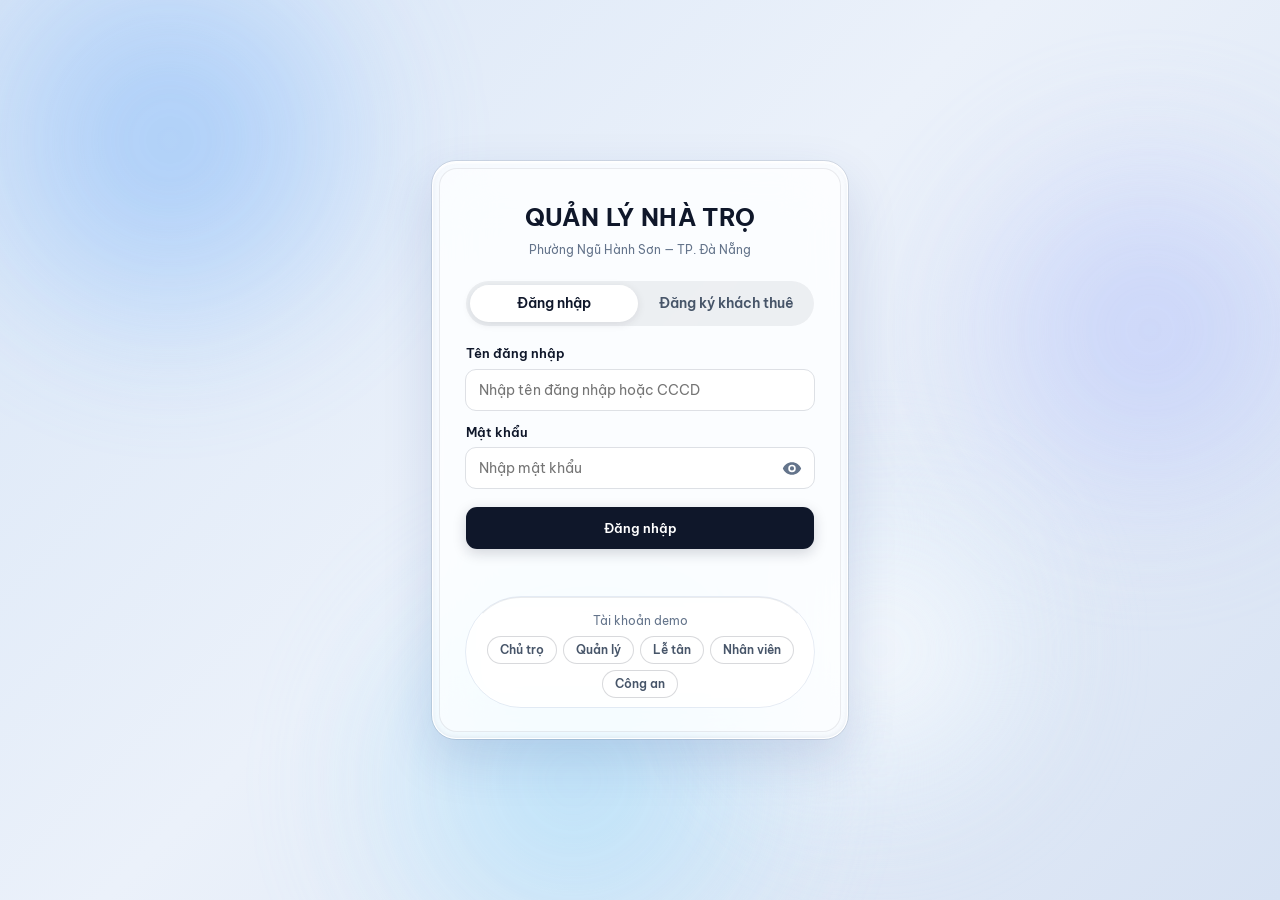
==== commit 347ab35a: "fix(ui): tach tab dang nhap/dang ky, dong bo bo cuc letan nhanvien quanly, sua action JS lech backen" ====
--- a/QuanLyTro/Assets/wwwroot/auth/index.html
+++ b/QuanLyTro/Assets/wwwroot/auth/index.html
@@ -9,63 +9,70 @@
   <link href="https://fonts.googleapis.com/css2?family=Be+Vietnam+Pro:wght@400;500;600;700&family=JetBrains+Mono:wght@500;600;700&display=swap" rel="stylesheet" />
   <link rel="stylesheet" href="../shared/css/tokens.css?v=2" />
   <link rel="stylesheet" href="../shared/css/base.css?v=2" />
-  <link rel="stylesheet" href="auth.css?v=2" />
+  <link rel="stylesheet" href="auth.css?v=3" />
 </head>
 <body>
   <div class="glass-orbs" aria-hidden="true"><span class="orb orb-1"></span><span class="orb orb-2"></span><span class="orb orb-3"></span><span class="orb orb-4"></span></div>
   <div class="drawer-backdrop" id="drawerBackdrop"></div>
   <section id="s01" class="screen-view active">
-<div class="login-page">
-          <div class="login-card-outer">
-            <div class="login-card-inner">
-              <h1 class="login-title">QUẢN LÝ NHÀ TRỌ</h1>
-              <p class="login-subtitle">Phường Ngũ Hành Sơn — TP. Đà Nẵng</p>
+    <div class="login-page">
+      <div class="login-card-outer">
+        <div class="login-card-inner">
+          <h1 class="login-title">QUẢN LÝ NHÀ TRỌ</h1>
+          <p class="login-subtitle">Phường Ngũ Hành Sơn — TP. Đà Nẵng</p>
 
-              <form id="loginForm" novalidate>
-                <div class="field">
-                  <label for="loginUsername">Tên đăng nhập</label>
-                  <input id="loginUsername" class="input" type="text" autocomplete="username" placeholder="Nhập tên đăng nhập hoặc CCCD" value="chutro" required />
+          <div class="auth-tabs" role="tablist" aria-label="Chọn thao tác">
+            <button type="button" class="auth-tab active" id="tabLogin" role="tab" aria-selected="true" aria-controls="panelLogin">Đăng nhập</button>
+            <button type="button" class="auth-tab" id="tabRegister" role="tab" aria-selected="false" aria-controls="panelRegister">Đăng ký khách thuê</button>
+          </div>
+
+          <div id="panelLogin" class="auth-panel" role="tabpanel" aria-labelledby="tabLogin">
+            <form id="loginForm" novalidate>
+              <div class="field">
+                <label for="loginUsername">Tên đăng nhập</label>
+                <input id="loginUsername" class="input" type="text" autocomplete="username" placeholder="Nhập tên đăng nhập hoặc CCCD" required />
+              </div>
+              <div class="field">
+                <label for="loginPassword">Mật khẩu</label>
+                <div class="input-wrap">
+                  <input id="loginPassword" class="input" type="password" autocomplete="current-password" placeholder="Nhập mật khẩu" required />
+                  <button type="button" class="input-eye" id="togglePwdBtn" aria-label="Hiện hoặc ẩn mật khẩu">
+                    <svg class="ms-icon" viewBox="0 0 24 24" width="20" height="20" fill="currentColor" aria-hidden="true"><path d="M12 5C7 5 2.7 8.1 1 12.5 2.7 16.9 7 20 12 20s9.3-3.1 11-7.5C21.3 8.1 17 5 12 5zm0 12a4.5 4.5 0 1 1 0-9 4.5 4.5 0 0 1 0 9zm0-7a2.5 2.5 0 1 0 0 5 2.5 2.5 0 0 0 0-5z"/></svg>
+                  </button>
                 </div>
+              </div>
+              <button type="submit" class="btn btn-primary auth-submit" id="btnLogin">Đăng nhập</button>
+              <div id="loginError" class="login-error" role="alert" aria-live="polite"></div>
+            </form>
 
-                <div class="field">
-                  <label for="loginPassword">Mật khẩu</label>
-                  <div class="input-wrap">
-                    <input id="loginPassword" class="input" type="password" autocomplete="current-password" placeholder="Nhập mật khẩu" value="chutro" required />
-                    <button type="button" class="input-eye" id="togglePwdBtn" aria-label="Hiện hoặc ẩn mật khẩu">
-                      <svg id="togglePwdIcon" class="ms-icon" viewBox="0 0 24 24" width="20" height="20" fill="currentColor" aria-hidden="true"><path d="M12 5C7 5 2.7 8.1 1 12.5 2.7 16.9 7 20 12 20s9.3-3.1 11-7.5C21.3 8.1 17 5 12 5zm0 12a4.5 4.5 0 1 1 0-9 4.5 4.5 0 0 1 0 9zm0-7a2.5 2.5 0 1 0 0 5 2.5 2.5 0 0 0 0-5z"/></svg>
-                    </button>
-                  </div>
-                </div>
-
-                <button type="submit" class="btn btn-primary" style="width:100%; height:42px; margin-top:6px;">
-                  Đăng nhập
-                </button>
-                <div id="loginError" class="login-error" role="alert" aria-live="polite"></div>
-              <button type="button" class="btn btn-secondary" id="btnSwitchRegister" style="width:100%; margin-top:10px;">Chưa có tài khoản? Đăng ký khách thuê (BR-17)</button>
-              <form id="formRegister" style="display:none; margin-top:12px;" novalidate>
-                <div class="field"><label for="regHoTen">Họ tên</label><input id="regHoTen" class="input" placeholder="Nguyễn Văn A" required /></div>
-                <div class="field"><label for="regNgaySinh">Ngày sinh</label><input id="regNgaySinh" class="input" type="date" required /></div>
-                <div class="field"><label for="regCccd">Số CCCD (12 số — dùng làm tên đăng nhập)</label><input id="regCccd" class="input mono" maxlength="12" placeholder="12 chữ số" required /></div>
-                <div class="field"><label for="regSdt">Số điện thoại</label><input id="regSdt" class="input mono" placeholder="09xxxxxxxx" required /></div>
-                <div class="field"><label for="regQueQuan">Quê quán</label><input id="regQueQuan" class="input" placeholder="Xã/Phường, Quận/Huyện, Tỉnh" required /></div>
-                <div class="field"><label for="regNoiLamViec">Nơi làm việc (không bắt buộc)</label><input id="regNoiLamViec" class="input" /></div>
-                <div class="field"><label for="regMatKhau">Mật khẩu</label><input id="regMatKhau" class="input" type="password" placeholder="Từ 6 ký tự trở lên" required /></div>
-                <button type="submit" class="btn btn-primary" style="width:100%;">Tạo tài khoản + hồ sơ</button>
-              </form>
-
-              </form>
+            <div class="login-roles-hint" aria-label="Tài khoản demo">
+              <span class="hint-label">Tài khoản demo</span>
+              <button type="button" class="demo-role-link" data-demo-user="chutro">Chủ trọ</button>
+              <button type="button" class="demo-role-link" data-demo-user="quanly">Quản lý</button>
+              <button type="button" class="demo-role-link" data-demo-user="letan">Lễ tân</button>
+              <button type="button" class="demo-role-link" data-demo-user="nhanvien">Nhân viên</button>
+              <button type="button" class="demo-role-link" data-demo-user="congan">Công an</button>
             </div>
           </div>
 
-          <div class="login-roles-hint" aria-label="Các vai trò demo">
-            <button type="button" class="demo-role-link" data-demo-user="chutro">Chủ trọ</button> ·
-            <button type="button" class="demo-role-link" data-demo-user="quanly_a">Quản lý</button> ·
-            <button type="button" class="demo-role-link" data-demo-user="letan">Lễ tân</button> ·
-            <button type="button" class="demo-role-link" data-demo-user="nhanvien">Nhân viên</button> ·
-            <button type="button" class="demo-role-link" data-demo-user="048203001122">Khách thuê</button> ·
-            <button type="button" class="demo-role-link" data-demo-user="congan">Công an</button>
+          <div id="panelRegister" class="auth-panel" role="tabpanel" aria-labelledby="tabRegister" hidden>
+            <form id="formRegister" novalidate>
+              <div class="field"><label for="regHoTen">Họ tên</label><input id="regHoTen" class="input" placeholder="Nguyễn Văn A" required /></div>
+              <div class="field-row">
+                <div class="field"><label for="regNgaySinh">Ngày sinh</label><input id="regNgaySinh" class="input" type="date" required /></div>
+                <div class="field"><label for="regSdt">Số điện thoại</label><input id="regSdt" class="input mono" placeholder="09xxxxxxxx" required /></div>
+              </div>
+              <div class="field"><label for="regCccd">Số CCCD (12 số, dùng làm tên đăng nhập)</label><input id="regCccd" class="input mono" maxlength="12" inputmode="numeric" placeholder="12 chữ số" required /></div>
+              <div class="field"><label for="regQueQuan">Quê quán</label><input id="regQueQuan" class="input" placeholder="Xã/Phường, Quận/Huyện, Tỉnh" required /></div>
+              <div class="field"><label for="regNoiLamViec">Nơi làm việc (không bắt buộc)</label><input id="regNoiLamViec" class="input" /></div>
+              <div class="field"><label for="regMatKhau">Mật khẩu</label><input id="regMatKhau" class="input" type="password" autocomplete="new-password" placeholder="Từ 6 ký tự trở lên" required /></div>
+              <button type="submit" class="btn btn-primary auth-submit" id="btnRegister">Tạo tài khoản</button>
+              <div id="registerError" class="login-error" role="alert" aria-live="polite"></div>
+            </form>
           </div>
         </div>
+      </div>
+    </div>
   </section>
   <div class="modal-backdrop" id="appModal" role="dialog" aria-modal="true" aria-labelledby="modalTitle">
     <div class="modal-box">
@@ -77,6 +84,6 @@
   <script src="../shared/js/bridge.js?v=2"></script>
   <script src="../shared/js/ui.js?v=2"></script>
   <script src="../shared/js/chrome.js?v=2"></script>
-  <script src="auth.js?v=2"></script>
+  <script src="auth.js?v=3"></script>
 </body>
 </html>
--- a/QuanLyTro/Assets/wwwroot/auth/auth.css
+++ b/QuanLyTro/Assets/wwwroot/auth/auth.css
@@ -1 +1,15 @@
-/* auth/auth.css — Tùy biến riêng cho màn hình Đăng nhập Glassmorphism */
+/* auth: tab đăng nhập / đăng ký, dùng biến từ tokens.css */
+.auth-tabs { display: flex; gap: 4px; padding: 4px; margin: 0 0 18px; background: var(--navy-soft); border-radius: 999px; }
+.auth-tab { flex: 1; padding: 8px 12px; border: 0; border-radius: 999px; background: transparent; color: var(--text-secondary); font: inherit; font-weight: 600; cursor: pointer; transition: background .16s, color .16s; }
+.auth-tab:hover { color: var(--ink); }
+.auth-tab.active { background: #fff; color: var(--ink); box-shadow: 0 2px 8px rgba(15, 23, 42, .10); }
+.auth-panel[hidden] { display: none; }
+.auth-submit { width: 100%; height: 42px; margin-top: 6px; }
+.auth-submit:disabled { opacity: .6; cursor: progress; }
+.field-row { display: grid; grid-template-columns: 1fr 1fr; gap: 12px; }
+.login-error { min-height: 20px; margin-top: 10px; color: var(--red-text); font-size: 13px; }
+.login-roles-hint { display: flex; flex-wrap: wrap; align-items: center; gap: 6px; margin-top: 18px; padding-top: 14px; border-top: 1px solid var(--border); }
+.hint-label { width: 100%; font-size: 12px; color: var(--text-muted); }
+.demo-role-link { padding: 4px 12px; border: 1px solid var(--border-strong); border-radius: 999px; background: rgba(255, 255, 255, .65); color: var(--text-secondary); font: inherit; font-size: 12px; font-weight: 600; cursor: pointer; }
+.demo-role-link:hover { background: #fff; color: var(--ink); }
+@media (max-width: 480px) { .field-row { grid-template-columns: 1fr; } }
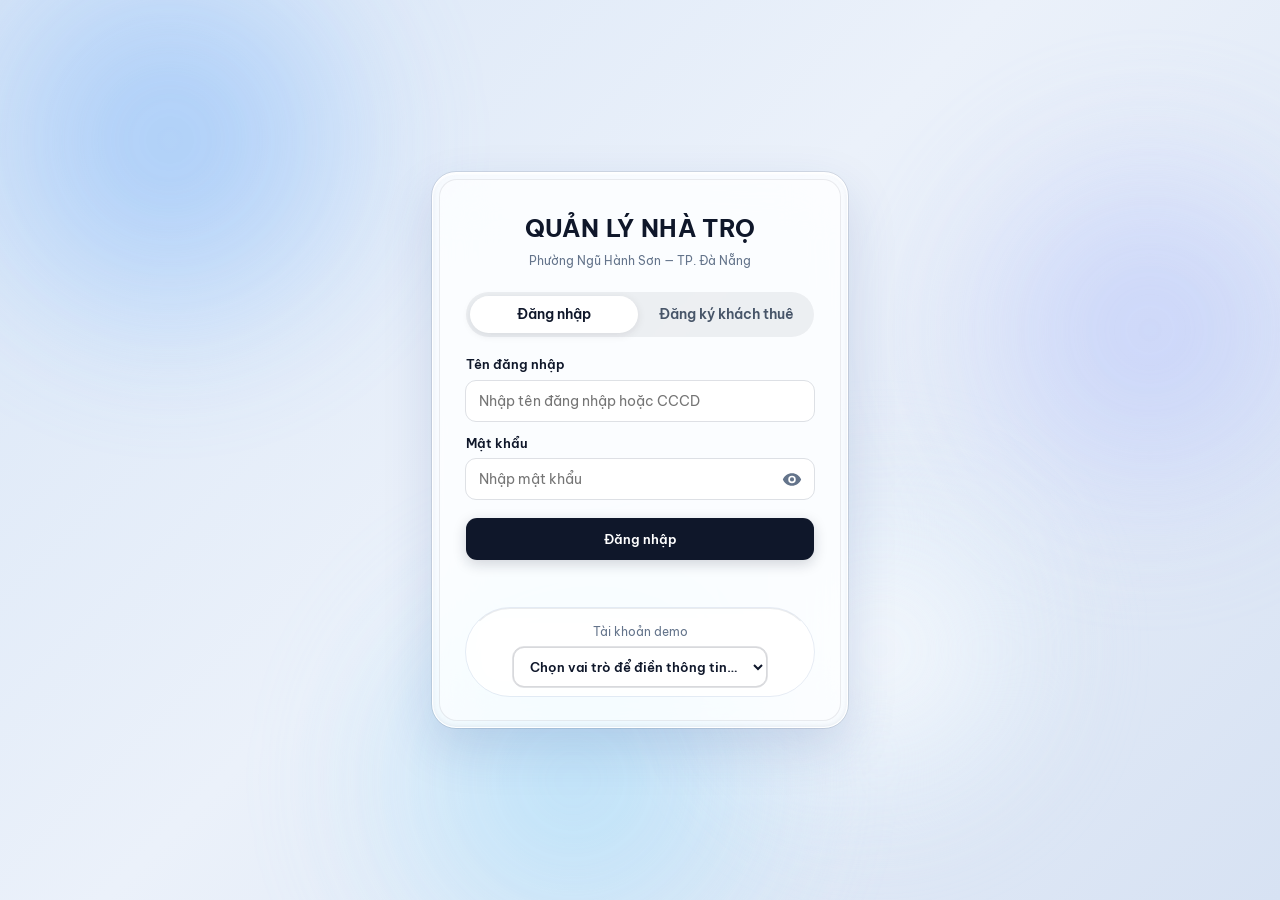
==== commit fc3aa8bb: "fix(app): khoi phuc toan bo chuc nang chu tro, dong bo UI 6 vai tro va bo sung backend RBAC - Chutro" ====
--- a/QuanLyTro/Assets/wwwroot/auth/index.html
+++ b/QuanLyTro/Assets/wwwroot/auth/index.html
@@ -46,12 +46,15 @@
             </form>
 
             <div class="login-roles-hint" aria-label="Tài khoản demo">
-              <span class="hint-label">Tài khoản demo</span>
-              <button type="button" class="demo-role-link" data-demo-user="chutro">Chủ trọ</button>
-              <button type="button" class="demo-role-link" data-demo-user="quanly">Quản lý</button>
-              <button type="button" class="demo-role-link" data-demo-user="letan">Lễ tân</button>
-              <button type="button" class="demo-role-link" data-demo-user="nhanvien">Nhân viên</button>
-              <button type="button" class="demo-role-link" data-demo-user="congan">Công an</button>
+              <label class="hint-label" for="demoAccountSelect">Tài khoản demo</label>
+              <select class="input demo-account-select" id="demoAccountSelect">
+                <option value="">Chọn vai trò để điền thông tin…</option>
+                <option value="chutro">♛ Chủ trọ</option>
+                <option value="quanly">♙ Quản lý</option>
+                <option value="letan">▤ Lễ tân</option>
+                <option value="nhanvien">⚒ Nhân viên</option>
+                <option value="congan">⛨ Công an</option>
+              </select>
             </div>
           </div>
 
--- a/QuanLyTro/Assets/wwwroot/shared/css/base.css
+++ b/QuanLyTro/Assets/wwwroot/shared/css/base.css
@@ -142,7 +142,7 @@
       bottom: 80px; right: 18%;
       background: radial-gradient(circle, rgba(255, 255, 255, 0.92) 0%, rgba(224, 242, 254, 0.35) 65%, transparent 100%);
     }
-    .stage-wrapper { position: relative; z-index: 1; min-height: calc(100vh - var(--switcher-h)); transition: padding 0.2s; }
+    .stage-wrapper { position: relative; z-index: 1; min-height: calc(100vh - var(--switcher-h)); }
     body.sim-mobile .stage-wrapper {
       padding: 18px 12px 28px;
       display: flex;
@@ -706,7 +706,6 @@
       -webkit-backdrop-filter: var(--glass-blur);
       border: 1px solid var(--glass-border);
       outline: 1px solid rgba(245, 158, 11, 0.28);
-      border-left: 4px solid #F59E0B;
       border-radius: var(--radius-md);
       box-shadow: var(--glass-shadow);
       padding: 13px 16px;
@@ -915,6 +914,87 @@
     .modal-box { width: 100%; max-width: 460px; background: rgba(255, 255, 255, 0.90); backdrop-filter: blur(28px) saturate(180%); border: 1px solid #FFFFFF; outline: 1px solid var(--glass-outline); border-radius: var(--radius-md); box-shadow: var(--glass-shadow-lg); padding: 20px; max-height: 90vh; overflow-y: auto; }
     .toast-stack { position: fixed; bottom: 18px; right: 18px; z-index: 1100; display: flex; flex-direction: column; gap: 8px; max-width: 350px; }
     .toast { background: rgba(15, 23, 42, 0.88); backdrop-filter: blur(18px); color: #FFFFFF; padding: 11px 16px; border-radius: 14px; border: 1px solid rgba(255, 255, 255, 0.16); box-shadow: var(--glass-shadow-lg); font-size: 13px; font-weight: 500; }
+
+    /* Shared modal helpers used by legacy role shells. */
+    body:has(> .screen-view) #modal-root { position: relative; z-index: 1200; }
+    body:has(> .screen-view) #modal-root .modal-back { position: fixed; inset: 0; z-index: 1200; display: flex; align-items: center; justify-content: center; padding: 16px; background: rgba(15,23,42,.38); backdrop-filter: blur(5px); }
+    body:has(> .screen-view) #modal-root .modal { width: min(100%,520px); max-height: min(90vh,760px); overflow: auto; padding: 20px; color: var(--text); background: rgba(255,255,255,.96); border: 1px solid var(--glass-border); outline: 1px solid var(--glass-outline); border-radius: var(--radius-md); box-shadow: var(--glass-shadow-lg); }
+    body:has(> .screen-view) #modal-root .modal-hdr { margin-bottom: 16px; color: var(--ink); font-size: 17px; font-weight: 700; }
+    body:has(> .screen-view) #modal-root .modal-row { display: grid; gap: 6px; margin-bottom: 12px; }
+    body:has(> .screen-view) #modal-root .modal-row label { color: var(--text-secondary); font-size: 12px; font-weight: 600; }
+    body:has(> .screen-view) #modal-root .modal .inp { width: 100%; min-height: 38px; padding: 8px 10px; color: var(--text); background: #fff; border: 1px solid var(--border-strong); border-radius: var(--radius-sm); font: inherit; }
+    body:has(> .screen-view) #modal-root .modal .inp:focus { outline: 2px solid rgba(37,99,235,.22); border-color: var(--accent); }
+    body:has(> .screen-view) #modal-root .modal-ft, body:has(> .screen-view) #modal-root .dlg-ft { display: flex; justify-content: flex-end; gap: 8px; margin-top: 16px; }
+    body:has(> .screen-view) #modal-root .modal .btn-primary { color: #fff; background: var(--ink); }
+    body:has(> .screen-view) #modal-root .modal .btn-outline { color: var(--text); background: #fff; border: 1px solid var(--border-strong); }
+    body:has(> .screen-view) #modal-root .modal .btn-danger { color: var(--red-text); background: var(--red-bg); border: 1px solid var(--red-border); }
+    body:has(> .screen-view) #modal-root .dlg-body { display: flex; align-items: flex-start; gap: 12px; }
+    body:has(> .screen-view) #modal-root .dlg-icon { color: var(--amber-text); font-size: 20px; }
+    body:has(> .screen-view) #modal-root .dlg-title { color: var(--ink); font-weight: 700; }
+    body:has(> .screen-view) #modal-root .dlg-msg { margin-top: 5px; color: var(--text-secondary); font-size: 13px; line-height: 1.5; }
+    body:has(> .screen-view) #modal-root > .toast { position: fixed; right: 18px; bottom: 18px; z-index: 1300; max-width: min(360px,calc(100vw - 36px)); padding: 11px 14px; color: var(--text); background: rgba(255,255,255,.96); border: 1px solid var(--border); border-radius: var(--radius-sm); box-shadow: var(--glass-shadow); font-size: 13px; }
+    body:has(> .screen-view) #modal-root > .toast.ok { border-color: var(--green-border); }
+    body:has(> .screen-view) #modal-root > .toast.err { color: var(--red-text); border-color: var(--red-border); }
+    body:has(> .screen-view) #modal-root > .toast.warn { color: var(--amber-text); border-color: var(--amber-border); }
+
+    /* Shared compatibility for legacy role panes. */
+    .glass-role-compat .userbar,
+    .glass-role-compat .tenant-topbar { background: var(--glass-bg); backdrop-filter: var(--glass-blur); -webkit-backdrop-filter: var(--glass-blur); border-bottom-color: var(--glass-border); color: var(--text); }
+    .glass-role-compat .legacy-panes .toolbar,
+    .glass-role-compat .legacy-panes .tblwrap { background: var(--glass-bg-pure); border: 1px solid var(--border); border-radius: var(--radius-sm); }
+    .glass-role-compat .legacy-panes .tbl { width: 100%; border-collapse: collapse; color: var(--text); font-size: 13px; }
+    .glass-role-compat .legacy-panes .tbl th { padding: 11px 12px; background: rgba(255,255,255,.55); color: var(--text-secondary); border-bottom: 1px solid var(--border); text-align: left; font-size: 11.5px; font-weight: 700; text-transform: uppercase; }
+    .glass-role-compat .legacy-panes .tbl td { padding: 11px 12px; border-bottom: 1px solid var(--border); color: var(--text); }
+    .glass-role-compat .legacy-panes .inp { min-height: 36px; padding: 7px 11px; border: 1px solid var(--glass-border); outline: 1px solid var(--border); border-radius: var(--radius-sm); color: var(--text); background: rgba(255,255,255,.72); font: inherit; }
+    .glass-role-compat .legacy-panes .btn-outline { border: 1px solid var(--border-strong); border-radius: 11px; background: rgba(255,255,255,.72); color: var(--text); }
+    .glass-role-compat .legacy-panes .tblfoot { background: var(--glass-bg-pure); border-color: var(--border); color: var(--text-secondary); }
+    .glass-role-compat .fas { display: inline-block; width: 1.1em; text-align: center; font-style: normal; font-family: var(--font-sans); }
+    .glass-role-compat .fas::before { display: inline-block; }
+    .glass-role-compat .fa-plus::before { content: "＋"; }
+    .glass-role-compat .fa-edit::before { content: "✎"; }
+    .glass-role-compat .fa-trash::before { content: "×"; }
+    .glass-role-compat .fa-search::before { content: "⌕"; }
+    .glass-role-compat .fa-file-export::before { content: "⇩"; }
+    .glass-role-compat .fa-eye::before { content: "◉"; }
+    .glass-role-compat .fa-door-closed::before { content: "▣"; }
+    .glass-role-compat .fa-users::before { content: "♙"; }
+    .glass-role-compat .fa-id-card::before { content: "▤"; }
+    .glass-role-compat .fa-exclamation-triangle::before { content: "!"; }
+    .glass-role-compat .fa-circle-check::before,
+    .glass-role-compat .fa-check-circle::before,
+    .glass-role-compat .fa-verified::before { content: "✓"; }
+    .glass-role-compat .fa-check-double::before { content: "✓✓"; }
+    .glass-role-compat .fa-clock::before { content: "◷"; }
+    .glass-role-compat .fa-crown::before { content: "♛"; }
+    .glass-role-compat .fa-download::before { content: "⇩"; }
+    .glass-role-compat .fa-file::before,
+    .glass-role-compat .fa-file-invoice::before,
+    .glass-role-compat .fa-file-csv::before { content: "▤"; }
+    .glass-role-compat .fa-hand-pointer::before { content: "☞"; }
+    .glass-role-compat .fa-hourglass-half::before { content: "⌛"; }
+    .glass-role-compat .fa-key::before { content: "◆"; }
+    .glass-role-compat .fa-lock::before { content: "▣"; }
+    .glass-role-compat .fa-percent::before { content: "%"; }
+    .glass-role-compat .fa-piggy-bank::before { content: "₫"; }
+    .glass-role-compat .fa-print::before { content: "▤"; }
+    .glass-role-compat .fa-qrcode::before { content: "▦"; }
+    .glass-role-compat .fa-rotate-left::before,
+    .glass-role-compat .fa-rotate::before { content: "↶"; }
+    .glass-role-compat .fa-arrows-alt-h::before { content: "↔"; }
+    .glass-role-compat .fa-ban::before { content: "⊘"; }
+    .glass-role-compat .fa-calendar-plus::before { content: "▣"; }
+    .glass-role-compat .fa-exclamation-circle::before,
+    .glass-role-compat .fa-triangle-exclamation::before { content: "!"; }
+    .glass-role-compat .fa-eye-slash::before { content: "⊘"; }
+    .glass-role-compat .fa-hand-holding-usd::before { content: "₫"; }
+    .glass-role-compat .fa-user::before,
+    .glass-role-compat .fa-user-check::before,
+    .glass-role-compat .fa-user-plus::before { content: "♙"; }
+    .glass-role-compat .fa-user-minus::before,
+    .glass-role-compat .fa-user-slash::before { content: "×"; }
+    .glass-role-compat .fa-user-shield::before,
+    .glass-role-compat .fa-user-tie::before { content: "♙"; }
+    .glass-role-compat .fa-sign-out-alt::before { content: "↪"; }
 
     /* RESPONSIVE RULES */
     @media (max-width: 1120px) {
--- a/QuanLyTro/Assets/wwwroot/auth/auth.css
+++ b/QuanLyTro/Assets/wwwroot/auth/auth.css
@@ -8,8 +8,8 @@
 .auth-submit:disabled { opacity: .6; cursor: progress; }
 .field-row { display: grid; grid-template-columns: 1fr 1fr; gap: 12px; }
 .login-error { min-height: 20px; margin-top: 10px; color: var(--red-text); font-size: 13px; }
-.login-roles-hint { display: flex; flex-wrap: wrap; align-items: center; gap: 6px; margin-top: 18px; padding-top: 14px; border-top: 1px solid var(--border); }
-.hint-label { width: 100%; font-size: 12px; color: var(--text-muted); }
-.demo-role-link { padding: 4px 12px; border: 1px solid var(--border-strong); border-radius: 999px; background: rgba(255, 255, 255, .65); color: var(--text-secondary); font: inherit; font-size: 12px; font-weight: 600; cursor: pointer; }
-.demo-role-link:hover { background: #fff; color: var(--ink); }
+.login-roles-hint { display: grid; gap: 6px; margin-top: 18px; padding-top: 14px; border-top: 1px solid var(--border); }
+.hint-label { font-size: 12px; color: var(--text-muted); }
+.demo-account-select { width: 100%; height: 40px; padding: 8px 12px; border: 1px solid var(--border-strong); border-radius: 11px; background: rgba(255, 255, 255, .72); color: var(--text); font: inherit; font-size: 13px; font-weight: 600; cursor: pointer; }
+.demo-account-select:hover, .demo-account-select:focus { background: #fff; }
 @media (max-width: 480px) { .field-row { grid-template-columns: 1fr; } }
